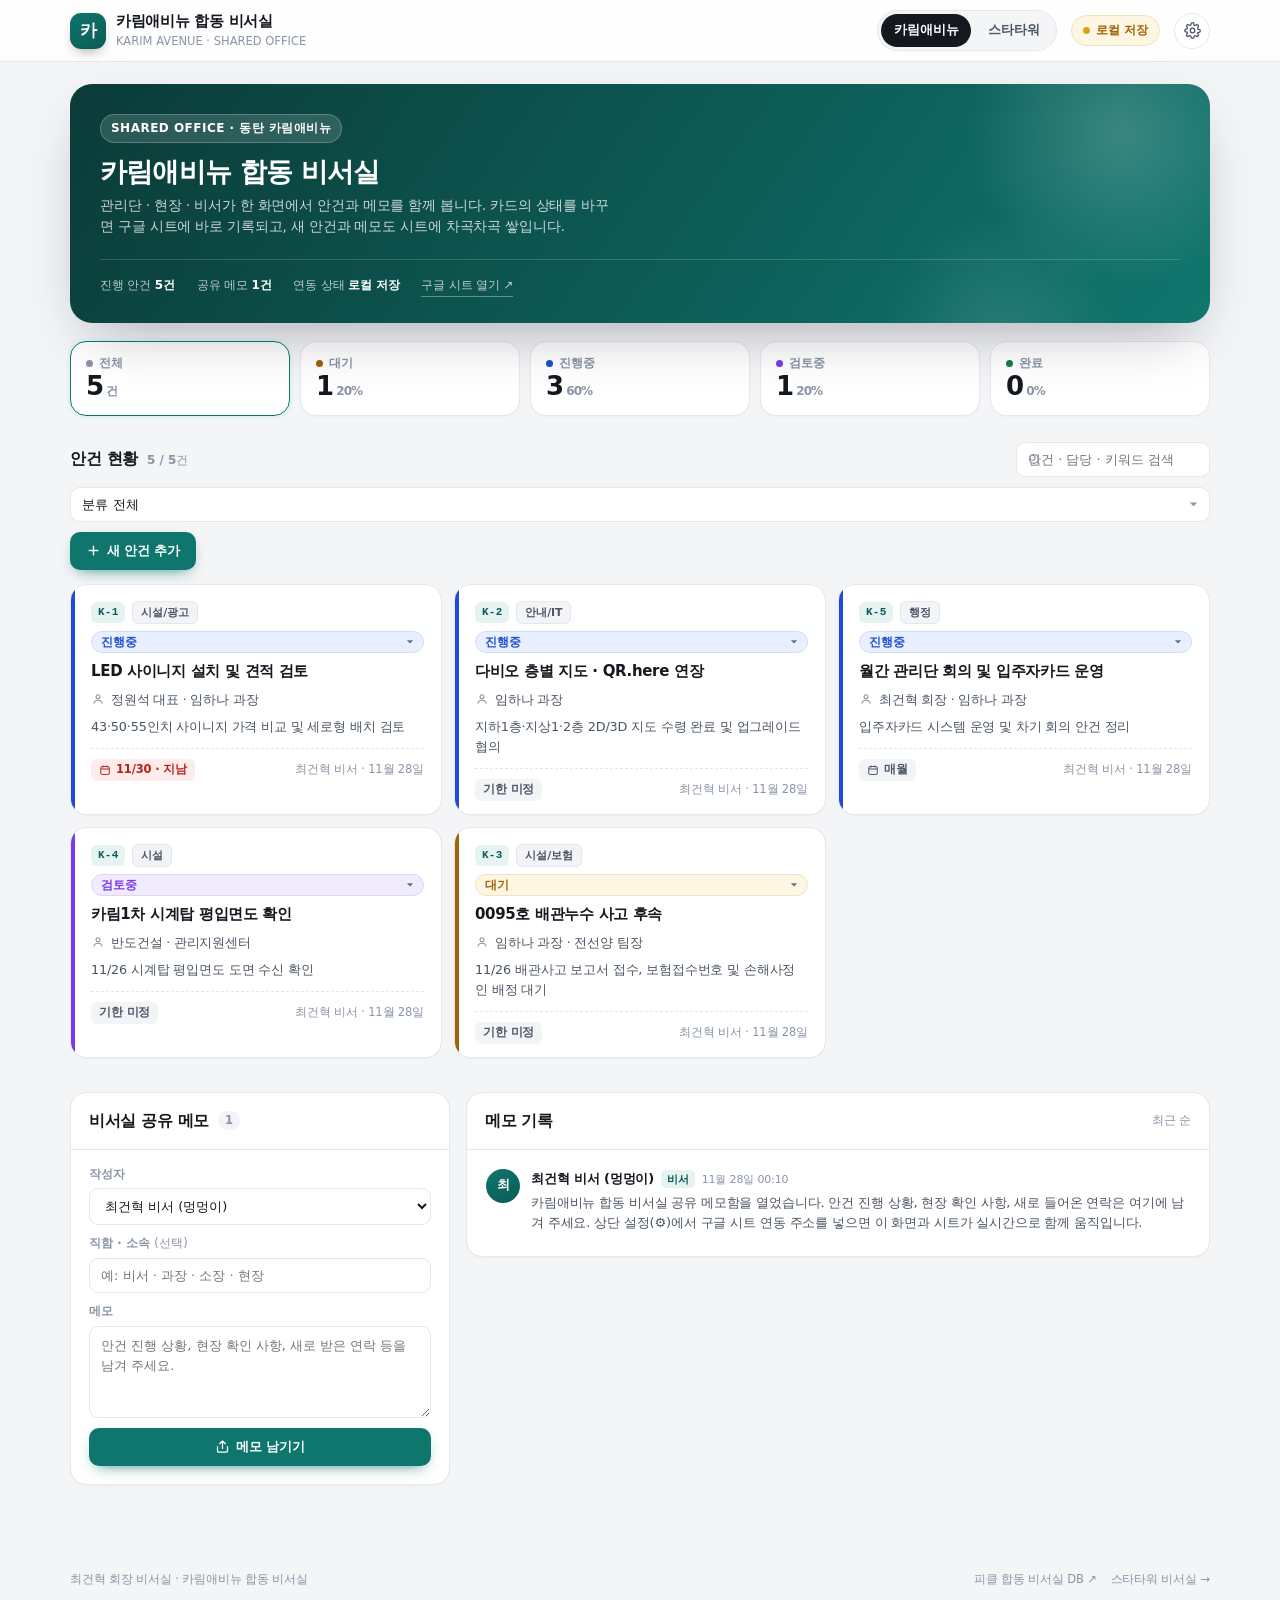
==== karim/index.html @ 942dc81e "합동 비서실 웹페이지 추가 (카림애비뉴 · 스타타워) + Apps Script 연동" ====
<!DOCTYPE html>
<html lang="ko">
<head>
<meta charset="UTF-8">
<meta name="viewport" content="width=device-width, initial-scale=1, viewport-fit=cover">
<meta name="theme-color" content="#0b3b38">
<title>카림애비뉴 합동 비서실</title>
<meta name="description" content="카림애비뉴 관리단·현장·비서가 함께 보는 안건과 공유 메모. 구글 시트와 실시간 연동.">
<link rel="stylesheet" href="../assets/office.css">
</head>
<body data-site="karim">

<header class="topbar">
  <div class="topbar-inner">
    <a class="brand" href="./">
      <span class="brand-mark">카</span>
      <span class="brand-text">
        <b>카림애비뉴 합동 비서실</b>
        <span>KARIM AVENUE · SHARED OFFICE</span>
      </span>
    </a>
    <span class="topbar-spacer"></span>
    <nav class="nav-tabs" aria-label="비서실 이동">
      <a href="./" class="on">카림애비뉴</a>
      <a href="../startower/">스타타워</a>
    </nav>
    <button class="sync-pill" id="syncPill" type="button" title="클릭하면 새로고침">
      <span class="dot"></span><span class="txt">불러오는 중…</span>
    </button>
    <button class="icon-btn" id="gearBtn" type="button" title="연동 설정" aria-label="연동 설정">
      <svg viewBox="0 0 24 24" fill="none" stroke="currentColor" stroke-width="1.8" stroke-linecap="round" stroke-linejoin="round">
        <circle cx="12" cy="12" r="3.2"/>
        <path d="M19.4 15a1.7 1.7 0 0 0 .34 1.87l.06.06a2 2 0 1 1-2.83 2.83l-.06-.06a1.7 1.7 0 0 0-1.87-.34 1.7 1.7 0 0 0-1.03 1.56V21a2 2 0 1 1-4 0v-.1A1.7 1.7 0 0 0 8.9 19.3a1.7 1.7 0 0 0-1.87.34l-.06.06a2 2 0 1 1-2.83-2.83l.06-.06A1.7 1.7 0 0 0 4.7 15a1.7 1.7 0 0 0-1.56-1.03H3a2 2 0 1 1 0-4h.1A1.7 1.7 0 0 0 4.7 9a1.7 1.7 0 0 0-.34-1.87l-.06-.06a2 2 0 1 1 2.83-2.83l.06.06A1.7 1.7 0 0 0 9 4.64a1.7 1.7 0 0 0 1.03-1.56V3a2 2 0 1 1 4 0v.1A1.7 1.7 0 0 0 15.06 4.7a1.7 1.7 0 0 0 1.87-.34l.06-.06a2 2 0 1 1 2.83 2.83l-.06.06A1.7 1.7 0 0 0 19.36 9c.02.63.4 1.2 1.03 1.56H21a2 2 0 1 1 0 4h-.1a1.7 1.7 0 0 0-1.5 1.03z"/>
      </svg>
    </button>
  </div>
</header>

<main class="page">
  <section class="hero">
    <div class="hero-top">
      <div>
        <div class="hero-kicker">SHARED OFFICE · 동탄 카림애비뉴</div>
        <h1>카림애비뉴 합동 비서실</h1>
        <p>관리단 · 현장 · 비서가 한 화면에서 안건과 메모를 함께 봅니다. 카드의 상태를 바꾸면 구글 시트에 바로 기록되고, 새 안건과 메모도 시트에 차곡차곡 쌓입니다.</p>
      </div>
    </div>
    <div class="hero-meta">
      <span>진행 안건 <b id="heroTasks">–</b></span>
      <span>공유 메모 <b id="heroMemos">–</b></span>
      <span>연동 상태 <b id="syncState">확인 중</b></span>
      <a href="https://docs.google.com/spreadsheets/d/1bWeBT0SEThBbFqP_87QkqgclWGYzk62wtM5iRYibu6k/edit" target="_blank" rel="noopener">구글 시트 열기 ↗</a>
    </div>
  </section>

  <section class="stats" aria-label="상태별 안건 수">
    <button class="stat on" data-status="전체" type="button">
      <span class="k"><i></i>전체</span><span class="v">0<small>건</small></span>
    </button>
    <button class="stat" data-status="대기" type="button">
      <span class="k"><i></i>대기</span><span class="v">0<small>0%</small></span>
    </button>
    <button class="stat" data-status="진행중" type="button">
      <span class="k"><i></i>진행중</span><span class="v">0<small>0%</small></span>
    </button>
    <button class="stat" data-status="검토중" type="button">
      <span class="k"><i></i>검토중</span><span class="v">0<small>0%</small></span>
    </button>
    <button class="stat" data-status="완료" type="button">
      <span class="k"><i></i>완료</span><span class="v">0<small>0%</small></span>
    </button>
  </section>

  <div class="toolbar">
    <div class="section-label">안건 현황 <span id="taskCount"></span></div>
    <span class="grow"></span>
    <div class="search">
      <svg viewBox="0 0 24 24" fill="none" stroke="currentColor" stroke-width="2"><circle cx="11" cy="11" r="7"/><path d="m20 20-3.6-3.6"/></svg>
      <input id="searchInput" type="text" placeholder="안건 · 담당 · 키워드 검색" autocomplete="off">
    </div>
    <select class="select-sm" id="categoryFilter" aria-label="분류 필터">
      <option value="전체">분류 전체</option>
    </select>
    <button class="btn btn-primary" id="addTaskBtn" type="button">
      <svg viewBox="0 0 24 24" fill="none" stroke="currentColor" stroke-width="2.2" stroke-linecap="round"><path d="M12 5v14M5 12h14"/></svg>
      새 안건 추가
    </button>
  </div>

  <section class="task-grid" id="taskGrid" aria-live="polite"></section>

  <section class="memo-wrap">
    <div class="panel">
      <div class="panel-head">
        <h2>비서실 공유 메모</h2>
        <span class="count" id="memoCount">0</span>
        <span class="spacer"></span>
      </div>
      <form class="memo-form" id="memoForm">
        <div class="field">
          <label for="memoWho">작성자</label>
          <select id="memoWho">
            <option value="최건혁 비서">최건혁 비서 (멍멍이)</option>
            <option value="임하나 과장(비서)">임하나 과장(비서)</option>
            <option value="정원석 대표">정원석 대표</option>
            <option value="관리지원센터">관리지원센터</option>
            <option value="__custom">직접 입력…</option>
          </select>
        </div>
        <div class="field" id="memoWhoCustomWrap" style="display:none">
          <input type="text" id="memoWhoCustom" placeholder="이름 (예: 반도건설 김과장)">
        </div>
        <div class="field">
          <label for="memoRole">직함 · 소속 <span style="font-weight:500">(선택)</span></label>
          <input type="text" id="memoRole" placeholder="예: 비서 · 과장 · 소장 · 현장">
        </div>
        <div class="field">
          <label for="memoText">메모</label>
          <textarea id="memoText" placeholder="안건 진행 상황, 현장 확인 사항, 새로 받은 연락 등을 남겨 주세요."></textarea>
        </div>
        <button class="btn btn-primary" id="memoSubmit" type="submit">
          <svg viewBox="0 0 24 24" fill="none" stroke="currentColor" stroke-width="2" stroke-linecap="round" stroke-linejoin="round"><path d="M4 12v7a2 2 0 0 0 2 2h12a2 2 0 0 0 2-2v-7"/><path d="M12 3v12M7.5 7.5 12 3l4.5 4.5"/></svg>
          메모 남기기
        </button>
      </form>
    </div>

    <div class="panel">
      <div class="panel-head">
        <h2>메모 기록</h2>
        <span class="spacer"></span>
        <span style="font-size:11.5px;color:var(--ink-3)">최근 순</span>
      </div>
      <div class="memo-list" id="memoList"></div>
    </div>
  </section>
</main>

<footer class="foot">
  <span>최건혁 회장 비서실 · 카림애비뉴 합동 비서실</span>
  <span class="spacer"></span>
  <a href="https://docs.google.com/spreadsheets/d/1bWeBT0SEThBbFqP_87QkqgclWGYzk62wtM5iRYibu6k/edit" target="_blank" rel="noopener">피클 합동 비서실 DB ↗</a>
  <a href="../startower/">스타타워 비서실 →</a>
</footer>

<!-- 새 안건 -->
<div class="modal" id="taskModal" role="dialog" aria-modal="true" aria-labelledby="taskModalTitle">
  <div class="modal-card">
    <div class="modal-head">
      <h3 id="taskModalTitle">새 안건 추가</h3>
      <span class="spacer"></span>
      <button class="icon-btn" type="button" data-close="taskModal" aria-label="닫기">
        <svg viewBox="0 0 24 24" fill="none" stroke="currentColor" stroke-width="2" stroke-linecap="round"><path d="M6 6l12 12M18 6L6 18"/></svg>
      </button>
    </div>
    <form id="taskForm">
      <div class="modal-body">
        <div class="field">
          <label for="taskTitle">안건 제목 *</label>
          <input type="text" id="taskTitle" placeholder="예: 2층 화장실 배관 보수 견적" required>
        </div>
        <div class="field-row">
          <div class="field">
            <label for="taskCategory">분류</label>
            <input type="text" id="taskCategory" placeholder="예: 시설 / 행정" list="catList">
            <datalist id="catList">
              <option value="시설"><option value="시설/보험"><option value="시설/광고">
              <option value="안내/IT"><option value="행정"><option value="소방/시설"><option value="승강기">
            </datalist>
          </div>
          <div class="field">
            <label for="taskStatus">상태</label>
            <select id="taskStatus">
              <option value="대기">대기</option>
              <option value="진행중" selected>진행중</option>
              <option value="검토중">검토중</option>
              <option value="완료">완료</option>
            </select>
          </div>
        </div>
        <div class="field-row">
          <div class="field">
            <label for="taskOwner">담당</label>
            <input type="text" id="taskOwner" placeholder="예: 임하나 과장 · 정원석 대표">
          </div>
          <div class="field">
            <label for="taskDue">기한</label>
            <input type="text" id="taskDue" placeholder="예: 2026-12-05 / 매월">
          </div>
        </div>
        <div class="field">
          <label for="taskSummary">내용 요약</label>
          <textarea id="taskSummary" placeholder="현재 상황과 다음에 할 일을 한두 줄로 적어 주세요." style="min-height:76px"></textarea>
        </div>
        <div class="field">
          <label for="taskAuthor">작성자</label>
          <input type="text" id="taskAuthor" placeholder="예: 최건혁 비서">
        </div>
      </div>
      <div class="modal-foot">
        <button class="btn btn-ghost" type="button" data-close="taskModal">취소</button>
        <button class="btn btn-primary" id="taskSubmit" type="submit">안건 추가</button>
      </div>
    </form>
  </div>
</div>

<!-- 연동 설정 -->
<div class="modal" id="settingsModal" role="dialog" aria-modal="true" aria-labelledby="settingsTitle">
  <div class="modal-card">
    <div class="modal-head">
      <h3 id="settingsTitle">구글 시트 연동</h3>
      <span class="spacer"></span>
      <button class="icon-btn" type="button" data-close="settingsModal" aria-label="닫기">
        <svg viewBox="0 0 24 24" fill="none" stroke="currentColor" stroke-width="2" stroke-linecap="round"><path d="M6 6l12 12M18 6L6 18"/></svg>
      </button>
    </div>
    <div class="modal-body">
      <p id="settingsState" style="font-size:13px;color:var(--ink-2)"></p>
      <div class="field">
        <label for="apiInput">Apps Script 웹 앱 주소</label>
        <input type="text" id="apiInput" placeholder="https://script.google.com/macros/s/.../exec" autocomplete="off" spellcheck="false">
      </div>
      <div class="modal-note">
        <b>연결 방법</b><br>
        1. <a href="https://docs.google.com/spreadsheets/d/1bWeBT0SEThBbFqP_87QkqgclWGYzk62wtM5iRYibu6k/edit" target="_blank" rel="noopener" style="text-decoration:underline">피클 합동 비서실 DB</a> → 확장 프로그램 → Apps Script<br>
        2. <code>Code.gs</code> 전체를 붙여넣고 저장 (시트 ID는 이미 들어 있습니다)<br>
        3. 배포 → 새 배포 → 유형 <b>웹 앱</b>, 실행 <b>나</b>, 액세스 <b>모든 사용자</b> → 배포<br>
        4. 나온 <code>/exec</code> 주소를 위에 붙여넣고 저장<br>
        <span style="color:var(--ink-3)">※ 카림·스타타워 두 페이지에 같은 주소를 넣으면 됩니다. 주소를 넣기 전에는 이 브라우저에만 저장됩니다.</span>
      </div>
    </div>
    <div class="modal-foot">
      <button class="btn btn-ghost" type="button" id="clearApi">연동 해제</button>
      <span class="spacer" style="flex:1"></span>
      <button class="btn btn-primary" type="button" id="saveApi">저장하고 연결</button>
    </div>
  </div>
</div>

<div class="toast-stack" id="toastStack" aria-live="polite"></div>

<script src="../assets/data.js"></script>
<script>
  window.OFFICE_CONFIG = {
    site: "karim",
    idPrefix: "K",
    defaultAuthor: "최건혁 비서",
    apiDefault: ""
  };
</script>
<script src="../assets/office.js"></script>
</body>
</html>
---- assets/office.css ----
/* ============================================================
   합동 비서실 공용 스타일  (karim / startower)
   ============================================================ */
:root {
  --bg: #f4f5f7;
  --card: #ffffff;
  --ink: #14181f;
  --ink-2: #4b5563;
  --ink-3: #8a94a6;
  --line: #e4e7ec;
  --line-strong: #d3d8e0;

  --accent: #0f766e;
  --accent-dark: #0b5b55;
  --accent-soft: #e6f4f1;
  --hero-from: #0b3b38;
  --hero-to: #0f766e;

  --wait: #a16207;
  --wait-bg: #fdf6e3;
  --doing: #1d4ed8;
  --doing-bg: #e8effd;
  --review: #7c3aed;
  --review-bg: #f1ebfe;
  --done: #157f3d;
  --done-bg: #e6f6ec;

  --radius: 16px;
  --radius-sm: 10px;
  --shadow: 0 1px 2px rgba(16, 24, 40, .04), 0 8px 24px -12px rgba(16, 24, 40, .18);
  --shadow-lg: 0 24px 60px -20px rgba(16, 24, 40, .35);
  --font: "Pretendard", -apple-system, BlinkMacSystemFont, "Apple SD Gothic Neo",
          "Malgun Gothic", "맑은 고딕", "Noto Sans KR", system-ui, sans-serif;
}

body[data-site="startower"] {
  --accent: #2f4bb0;
  --accent-dark: #24398a;
  --accent-soft: #e9edfa;
  --hero-from: #12193a;
  --hero-to: #2f4bb0;
}

* { margin: 0; padding: 0; box-sizing: border-box; }

html { -webkit-text-size-adjust: 100%; }

body {
  font-family: var(--font);
  background: var(--bg);
  color: var(--ink);
  line-height: 1.55;
  -webkit-font-smoothing: antialiased;
  letter-spacing: -0.01em;
}

a { color: inherit; text-decoration: none; }
button, input, select, textarea { font-family: inherit; font-size: inherit; color: inherit; }
button { cursor: pointer; border: 0; background: none; }

/* ---------- 상단 바 ---------- */
.topbar {
  position: sticky; top: 0; z-index: 40;
  background: rgba(255, 255, 255, .86);
  backdrop-filter: saturate(180%) blur(14px);
  -webkit-backdrop-filter: saturate(180%) blur(14px);
  border-bottom: 1px solid var(--line);
}
.topbar-inner {
  max-width: 1180px; margin: 0 auto;
  padding: 10px 20px;
  display: flex; align-items: center; gap: 14px;
}
.brand { display: flex; align-items: center; gap: 10px; min-width: 0; }
.brand-mark {
  width: 36px; height: 36px; flex: none;
  border-radius: 11px;
  background: linear-gradient(145deg, var(--hero-to), var(--accent-dark));
  color: #fff; font-weight: 800; font-size: 17px;
  display: grid; place-items: center;
  box-shadow: 0 6px 14px -6px rgba(0, 0, 0, .45);
}
.brand-text { min-width: 0; }
.brand-text b {
  display: block; font-size: 15px; font-weight: 750; letter-spacing: -0.02em;
  white-space: nowrap; overflow: hidden; text-overflow: ellipsis;
}
.brand-text span { display: block; font-size: 11.5px; color: var(--ink-3); letter-spacing: 0; }

.topbar-spacer { flex: 1; }

.nav-tabs {
  display: flex; gap: 4px; padding: 3px;
  background: var(--bg); border: 1px solid var(--line); border-radius: 999px;
}
.nav-tabs a {
  padding: 6px 13px; border-radius: 999px;
  font-size: 13px; font-weight: 600; color: var(--ink-2);
  white-space: nowrap; transition: .15s;
}
.nav-tabs a:hover { background: #fff; color: var(--ink); }
.nav-tabs a.on { background: var(--ink); color: #fff; }

.sync-pill {
  display: inline-flex; align-items: center; gap: 6px;
  padding: 6px 11px; border-radius: 999px;
  font-size: 12px; font-weight: 600; color: var(--ink-2);
  background: var(--bg); border: 1px solid var(--line);
  white-space: nowrap;
}
.sync-pill .dot { width: 7px; height: 7px; border-radius: 50%; background: var(--ink-3); }
.sync-pill.live { color: var(--done); border-color: #c7e8d4; background: var(--done-bg); }
.sync-pill.live .dot { background: #21a35a; box-shadow: 0 0 0 3px rgba(33, 163, 90, .18); }
.sync-pill.local { color: var(--wait); border-color: #f0e2bb; background: var(--wait-bg); }
.sync-pill.local .dot { background: #d9a316; }
.sync-pill.err { color: #b42318; border-color: #f5cdc6; background: #fdeceb; }
.sync-pill.err .dot { background: #e0453a; }

.icon-btn {
  width: 36px; height: 36px; flex: none;
  display: grid; place-items: center;
  border-radius: 50%; color: var(--ink-2);
  border: 1px solid var(--line); background: #fff;
  transition: .15s;
}
.icon-btn:hover { color: var(--ink); border-color: var(--line-strong); transform: rotate(18deg); }
.icon-btn svg { width: 17px; height: 17px; }

/* ---------- 본문 ---------- */
.page { max-width: 1180px; margin: 0 auto; padding: 22px 20px 80px; }

.hero {
  position: relative; overflow: hidden;
  border-radius: 22px;
  background: linear-gradient(125deg, var(--hero-from) 0%, var(--hero-to) 100%);
  color: #fff;
  padding: 30px 30px 26px;
  box-shadow: var(--shadow-lg);
}
.hero::after {
  content: ""; position: absolute; right: -70px; top: -110px;
  width: 320px; height: 320px; border-radius: 50%;
  background: radial-gradient(circle, rgba(255, 255, 255, .18), transparent 68%);
}
.hero::before {
  content: ""; position: absolute; right: 90px; bottom: -130px;
  width: 240px; height: 240px; border-radius: 50%;
  background: radial-gradient(circle, rgba(255, 255, 255, .10), transparent 70%);
}
.hero-top { display: flex; align-items: flex-start; gap: 18px; flex-wrap: wrap; position: relative; z-index: 1; }
.hero-kicker {
  display: inline-flex; align-items: center; gap: 7px;
  font-size: 12px; font-weight: 650; letter-spacing: .04em;
  padding: 4px 10px; border-radius: 999px;
  background: rgba(255, 255, 255, .14); border: 1px solid rgba(255, 255, 255, .22);
  margin-bottom: 12px;
}
.hero h1 { font-size: 27px; font-weight: 800; letter-spacing: -0.03em; line-height: 1.25; }
.hero p { margin-top: 7px; font-size: 13.5px; color: rgba(255, 255, 255, .78); max-width: 60ch; }
.hero-meta {
  position: relative; z-index: 1;
  margin-top: 22px; padding-top: 16px;
  border-top: 1px solid rgba(255, 255, 255, .16);
  display: flex; gap: 22px; flex-wrap: wrap;
  font-size: 12px; color: rgba(255, 255, 255, .72);
}
.hero-meta b { color: #fff; font-weight: 650; }
.hero-meta a { border-bottom: 1px solid rgba(255, 255, 255, .35); padding-bottom: 1px; }
.hero-meta a:hover { border-color: #fff; }

/* ---------- 요약 카운터 ---------- */
.stats {
  display: grid; grid-template-columns: repeat(5, minmax(0, 1fr));
  gap: 10px; margin: 18px 0 0;
}
.stat {
  text-align: left; background: var(--card);
  border: 1px solid var(--line); border-radius: var(--radius);
  padding: 13px 15px;
  transition: .16s;
  box-shadow: 0 1px 2px rgba(16, 24, 40, .03);
}
.stat:hover { border-color: var(--line-strong); transform: translateY(-1px); }
.stat .k { display: flex; align-items: center; gap: 6px; font-size: 12px; font-weight: 650; color: var(--ink-3); }
.stat .k i { width: 7px; height: 7px; border-radius: 50%; background: var(--ink-3); display: inline-block; }
.stat .v { font-size: 26px; font-weight: 800; letter-spacing: -0.035em; margin-top: 2px; line-height: 1.15; }
.stat .v small { font-size: 12px; font-weight: 600; color: var(--ink-3); margin-left: 3px; }
.stat[data-status="대기"] .k i { background: var(--wait); }
.stat[data-status="진행중"] .k i { background: var(--doing); }
.stat[data-status="검토중"] .k i { background: var(--review); }
.stat[data-status="완료"] .k i { background: var(--done); }
.stat.on {
  border-color: var(--accent);
  box-shadow: 0 0 0 3px var(--accent-soft), 0 1px 2px rgba(16, 24, 40, .04);
  background: #fff;
}

/* ---------- 툴바 ---------- */
.toolbar {
  display: flex; align-items: center; gap: 10px; flex-wrap: wrap;
  margin: 26px 0 14px;
}
.section-label {
  display: flex; align-items: baseline; gap: 9px;
  font-size: 16px; font-weight: 750; letter-spacing: -0.02em;
}
.section-label span { font-size: 12px; font-weight: 550; color: var(--ink-3); letter-spacing: 0; }
.toolbar .grow { flex: 1; }

.search {
  position: relative; display: flex; align-items: center;
}
.search svg { position: absolute; left: 11px; width: 15px; height: 15px; color: var(--ink-3); }
.search input {
  width: 210px; max-width: 100%;
  padding: 9px 12px 9px 32px;
  border: 1px solid var(--line); border-radius: 10px; background: #fff;
  font-size: 13px; outline: none; transition: .15s;
}
.search input:focus { border-color: var(--accent); box-shadow: 0 0 0 3px var(--accent-soft); }

.select-sm {
  padding: 9px 30px 9px 11px;
  border: 1px solid var(--line); border-radius: 10px; background: #fff;
  font-size: 13px; font-weight: 550; outline: none; cursor: pointer;
  appearance: none;
  background-image: url("data:image/svg+xml;utf8,<svg xmlns='http://www.w3.org/2000/svg' viewBox='0 0 20 20' fill='%238a94a6'><path d='M5.5 7.5 10 12l4.5-4.5z'/></svg>");
  background-repeat: no-repeat; background-position: right 7px center; background-size: 17px;
}
.select-sm:focus { border-color: var(--accent); box-shadow: 0 0 0 3px var(--accent-soft); }

.btn {
  display: inline-flex; align-items: center; gap: 6px;
  padding: 9px 15px; border-radius: 10px;
  font-size: 13px; font-weight: 650; letter-spacing: -0.01em;
  border: 1px solid transparent; transition: .15s; white-space: nowrap;
}
.btn svg { width: 15px; height: 15px; }
.btn-primary { background: var(--accent); color: #fff; box-shadow: 0 6px 16px -8px var(--accent); }
.btn-primary:hover { background: var(--accent-dark); }
.btn-ghost { background: #fff; border-color: var(--line); color: var(--ink-2); }
.btn-ghost:hover { border-color: var(--line-strong); color: var(--ink); }
.btn:disabled { opacity: .55; cursor: default; }

/* ---------- 안건 카드 ---------- */
.task-grid {
  display: grid; gap: 12px;
  grid-template-columns: repeat(auto-fill, minmax(330px, 1fr));
}
.task-card {
  position: relative; background: var(--card);
  border: 1px solid var(--line); border-radius: var(--radius);
  padding: 16px 17px 13px 20px;
  box-shadow: 0 1px 2px rgba(16, 24, 40, .03);
  transition: .18s;
  display: flex; flex-direction: column; gap: 8px;
  overflow: hidden;
}
.task-card::before {
  content: ""; position: absolute; left: 0; top: 0; bottom: 0; width: 4px;
  background: var(--ink-3); transition: .18s;
}
.task-card[data-status="대기"]::before { background: var(--wait); }
.task-card[data-status="진행중"]::before { background: var(--doing); }
.task-card[data-status="검토중"]::before { background: var(--review); }
.task-card[data-status="완료"]::before { background: var(--done); }
.task-card:hover { transform: translateY(-2px); box-shadow: var(--shadow); border-color: var(--line-strong); }
.task-card.is-done { background: #fbfcfc; }
.task-card.is-done .task-title { color: var(--ink-2); }

.task-head { display: flex; align-items: center; gap: 7px; flex-wrap: wrap; }
.tid {
  font-family: ui-monospace, SFMono-Regular, "SF Mono", Menlo, monospace;
  font-size: 11px; font-weight: 700; letter-spacing: .02em;
  padding: 2px 7px; border-radius: 6px;
  background: var(--accent-soft); color: var(--accent-dark);
}
.tag {
  font-size: 11px; font-weight: 650; color: var(--ink-2);
  padding: 2px 8px; border-radius: 6px;
  background: #f2f4f7; border: 1px solid var(--line);
}
.task-head .spacer { flex: 1; }

.status-select {
  appearance: none; cursor: pointer;
  font-size: 11.5px; font-weight: 700; letter-spacing: -0.01em;
  padding: 3px 22px 3px 9px; border-radius: 999px;
  border: 1px solid transparent; outline: none;
  background-repeat: no-repeat; background-position: right 6px center; background-size: 14px;
  background-image: url("data:image/svg+xml;utf8,<svg xmlns='http://www.w3.org/2000/svg' viewBox='0 0 20 20' fill='%23607080'><path d='M5.5 7.5 10 12l4.5-4.5z'/></svg>");
  transition: .15s;
}
.status-select:hover { filter: brightness(.97); }
.status-select:focus { box-shadow: 0 0 0 3px rgba(16, 24, 40, .07); }
.status-select[data-v="대기"] { background-color: var(--wait-bg); color: var(--wait); border-color: #f0e2bb; }
.status-select[data-v="진행중"] { background-color: var(--doing-bg); color: var(--doing); border-color: #cfdcfb; }
.status-select[data-v="검토중"] { background-color: var(--review-bg); color: var(--review); border-color: #e0d3fb; }
.status-select[data-v="완료"] { background-color: var(--done-bg); color: var(--done); border-color: #c7e8d4; }

.task-title { font-size: 15px; font-weight: 700; letter-spacing: -0.022em; line-height: 1.4; }
.task-owner {
  display: flex; align-items: flex-start; gap: 6px;
  font-size: 12.5px; color: var(--ink-2);
}
.task-owner svg { width: 14px; height: 14px; flex: none; margin-top: 2px; color: var(--ink-3); }
.task-summary { font-size: 12.8px; color: var(--ink-2); line-height: 1.55; }
.task-foot {
  display: flex; align-items: center; gap: 8px; flex-wrap: wrap;
  margin-top: 3px; padding-top: 10px; border-top: 1px dashed var(--line);
  font-size: 11.5px; color: var(--ink-3);
}
.due {
  display: inline-flex; align-items: center; gap: 5px;
  font-weight: 650; color: var(--ink-2);
  padding: 2px 8px; border-radius: 6px; background: #f2f4f7;
}
.due svg { width: 12px; height: 12px; }
.due.soon { background: var(--wait-bg); color: var(--wait); }
.due.past { background: #fdeceb; color: #b42318; }
.task-foot .spacer { flex: 1; }

/* ---------- 메모 ---------- */
.memo-wrap {
  margin-top: 34px;
  display: grid; grid-template-columns: 380px minmax(0, 1fr); gap: 16px;
  align-items: start;
}
.panel {
  background: var(--card); border: 1px solid var(--line);
  border-radius: var(--radius); box-shadow: 0 1px 2px rgba(16, 24, 40, .03);
}
.panel-head {
  display: flex; align-items: center; gap: 9px;
  padding: 16px 18px; border-bottom: 1px solid var(--line);
}
.panel-head h2 { font-size: 15.5px; font-weight: 750; letter-spacing: -0.02em; }
.panel-head .count {
  font-size: 11.5px; font-weight: 700; color: var(--ink-3);
  background: #f2f4f7; padding: 1px 7px; border-radius: 999px;
}
.panel-head .spacer { flex: 1; }

.memo-form { padding: 16px 18px 18px; display: grid; gap: 10px; }
.field { display: grid; gap: 5px; }
.field label { font-size: 11.5px; font-weight: 650; color: var(--ink-3); letter-spacing: .01em; }
.field-row { display: grid; grid-template-columns: 1fr 1fr; gap: 9px; }
input[type="text"], textarea, select {
  width: 100%;
  padding: 9px 11px;
  border: 1px solid var(--line); border-radius: 9px;
  background: #fff; font-size: 13px; outline: none;
  transition: .15s;
}
input[type="text"]:focus, textarea:focus, select:focus {
  border-color: var(--accent); box-shadow: 0 0 0 3px var(--accent-soft);
}
textarea { resize: vertical; min-height: 92px; line-height: 1.55; }
.memo-form .btn { justify-content: center; }

.quick-names { display: flex; gap: 5px; flex-wrap: wrap; }
.chip {
  font-size: 11.5px; font-weight: 600; color: var(--ink-2);
  padding: 4px 9px; border-radius: 999px;
  background: #f2f4f7; border: 1px solid var(--line);
  transition: .15s;
}
.chip:hover { background: var(--accent-soft); border-color: #bfe0d8; color: var(--accent-dark); }

.memo-list { padding: 6px 8px 10px; max-height: 640px; overflow-y: auto; }
.memo {
  display: flex; gap: 11px; padding: 13px 11px;
  border-bottom: 1px solid var(--line);
}
.memo:last-child { border-bottom: 0; }
.avatar {
  width: 34px; height: 34px; flex: none; border-radius: 50%;
  display: grid; place-items: center;
  font-size: 13px; font-weight: 750; color: #fff;
  background: linear-gradient(145deg, var(--hero-to), var(--accent-dark));
}
.memo-body { min-width: 0; flex: 1; }
.memo-top { display: flex; align-items: baseline; gap: 7px; flex-wrap: wrap; }
.memo-author { font-size: 13px; font-weight: 700; }
.memo-role {
  font-size: 10.5px; font-weight: 650; color: var(--accent-dark);
  background: var(--accent-soft); padding: 1px 6px; border-radius: 5px;
}
.memo-time { font-size: 11px; color: var(--ink-3); }
.memo-text { font-size: 13px; color: var(--ink-2); margin-top: 4px; white-space: pre-wrap; word-break: break-word; }

.empty {
  grid-column: 1 / -1; text-align: center; padding: 46px 20px;
  color: var(--ink-3); font-size: 13.5px;
  background: #fff; border: 1px dashed var(--line-strong); border-radius: var(--radius);
}
.empty b { display: block; color: var(--ink-2); font-size: 14px; margin-bottom: 4px; }

/* ---------- 모달 ---------- */
.modal {
  position: fixed; inset: 0; z-index: 90;
  display: none; align-items: center; justify-content: center;
  padding: 20px;
  background: rgba(16, 20, 28, .48);
  backdrop-filter: blur(3px);
}
.modal.open { display: flex; }
.modal-card {
  width: 100%; max-width: 520px; max-height: 90vh; overflow-y: auto;
  background: #fff; border-radius: 20px;
  box-shadow: var(--shadow-lg);
  animation: pop .2s ease-out;
}
@keyframes pop { from { transform: translateY(10px) scale(.985); opacity: 0; } to { transform: none; opacity: 1; } }
.modal-head {
  display: flex; align-items: center; gap: 10px;
  padding: 20px 22px 0;
}
.modal-head h3 { font-size: 17px; font-weight: 750; letter-spacing: -0.02em; }
.modal-head .spacer { flex: 1; }
.modal-head .icon-btn { border: 0; background: var(--bg); width: 32px; height: 32px; }
.modal-head .icon-btn:hover { transform: none; }
.modal-body { padding: 18px 22px 6px; display: grid; gap: 12px; }
.modal-foot {
  display: flex; gap: 8px; justify-content: flex-end;
  padding: 8px 22px 20px;
}
.modal-note {
  font-size: 12px; color: var(--ink-3); line-height: 1.6;
  background: #f7f8fa; border: 1px solid var(--line); border-radius: 10px;
  padding: 10px 12px;
}
.modal-note code {
  font-family: ui-monospace, SFMono-Regular, Menlo, monospace;
  font-size: 11.5px; background: #eef0f4; padding: 1px 4px; border-radius: 4px;
}

/* ---------- 토스트 ---------- */
.toast-stack {
  position: fixed; left: 50%; bottom: 26px; transform: translateX(-50%);
  z-index: 100; display: grid; gap: 8px; width: max-content; max-width: calc(100% - 32px);
}
.toast {
  display: flex; align-items: center; gap: 8px;
  padding: 11px 16px; border-radius: 12px;
  background: #1b2129; color: #fff; font-size: 13px; font-weight: 550;
  box-shadow: 0 14px 40px -12px rgba(0, 0, 0, .5);
  animation: toast-in .22s ease-out;
}
.toast.err { background: #8d2019; }
.toast.ok { background: #0e5138; }
@keyframes toast-in { from { opacity: 0; transform: translateY(8px); } to { opacity: 1; transform: none; } }

/* ---------- 푸터 ---------- */
.foot {
  max-width: 1180px; margin: 0 auto; padding: 6px 20px 40px;
  font-size: 11.5px; color: var(--ink-3);
  display: flex; gap: 14px; flex-wrap: wrap; align-items: center;
}
.foot .spacer { flex: 1; }
.foot a:hover { color: var(--ink-2); text-decoration: underline; }

/* ---------- 반응형 ---------- */
@media (max-width: 900px) {
  .memo-wrap { grid-template-columns: 1fr; }
  .memo-list { max-height: none; }
}
@media (max-width: 760px) {
  .topbar-inner { padding: 9px 14px; gap: 10px; }
  .brand-text span { display: none; }
  .nav-tabs { order: 3; width: 100%; margin-top: 2px; }
  .nav-tabs a { flex: 1; text-align: center; }
  .topbar-inner { flex-wrap: wrap; }
  .sync-pill span.txt { display: none; }
  .sync-pill { padding: 6px 8px; }
  .page { padding: 14px 14px 70px; }
  .hero { padding: 24px 20px 20px; border-radius: 18px; }
  .hero h1 { font-size: 22px; }
  .hero-meta { gap: 12px 18px; }
  .stats { grid-template-columns: repeat(3, minmax(0, 1fr)); gap: 8px; }
  .stat { padding: 10px 12px; border-radius: 13px; }
  .stat .v { font-size: 21px; }
  .task-grid { grid-template-columns: 1fr; }
  .search input { width: 100%; }
  .toolbar .search { flex: 1 1 100%; order: 5; }
  .modal-card { border-radius: 18px; }
}
@media (max-width: 420px) {
  .stats { grid-template-columns: repeat(2, minmax(0, 1fr)); }
}

@media (prefers-reduced-motion: reduce) {
  * { animation: none !important; transition: none !important; }
}
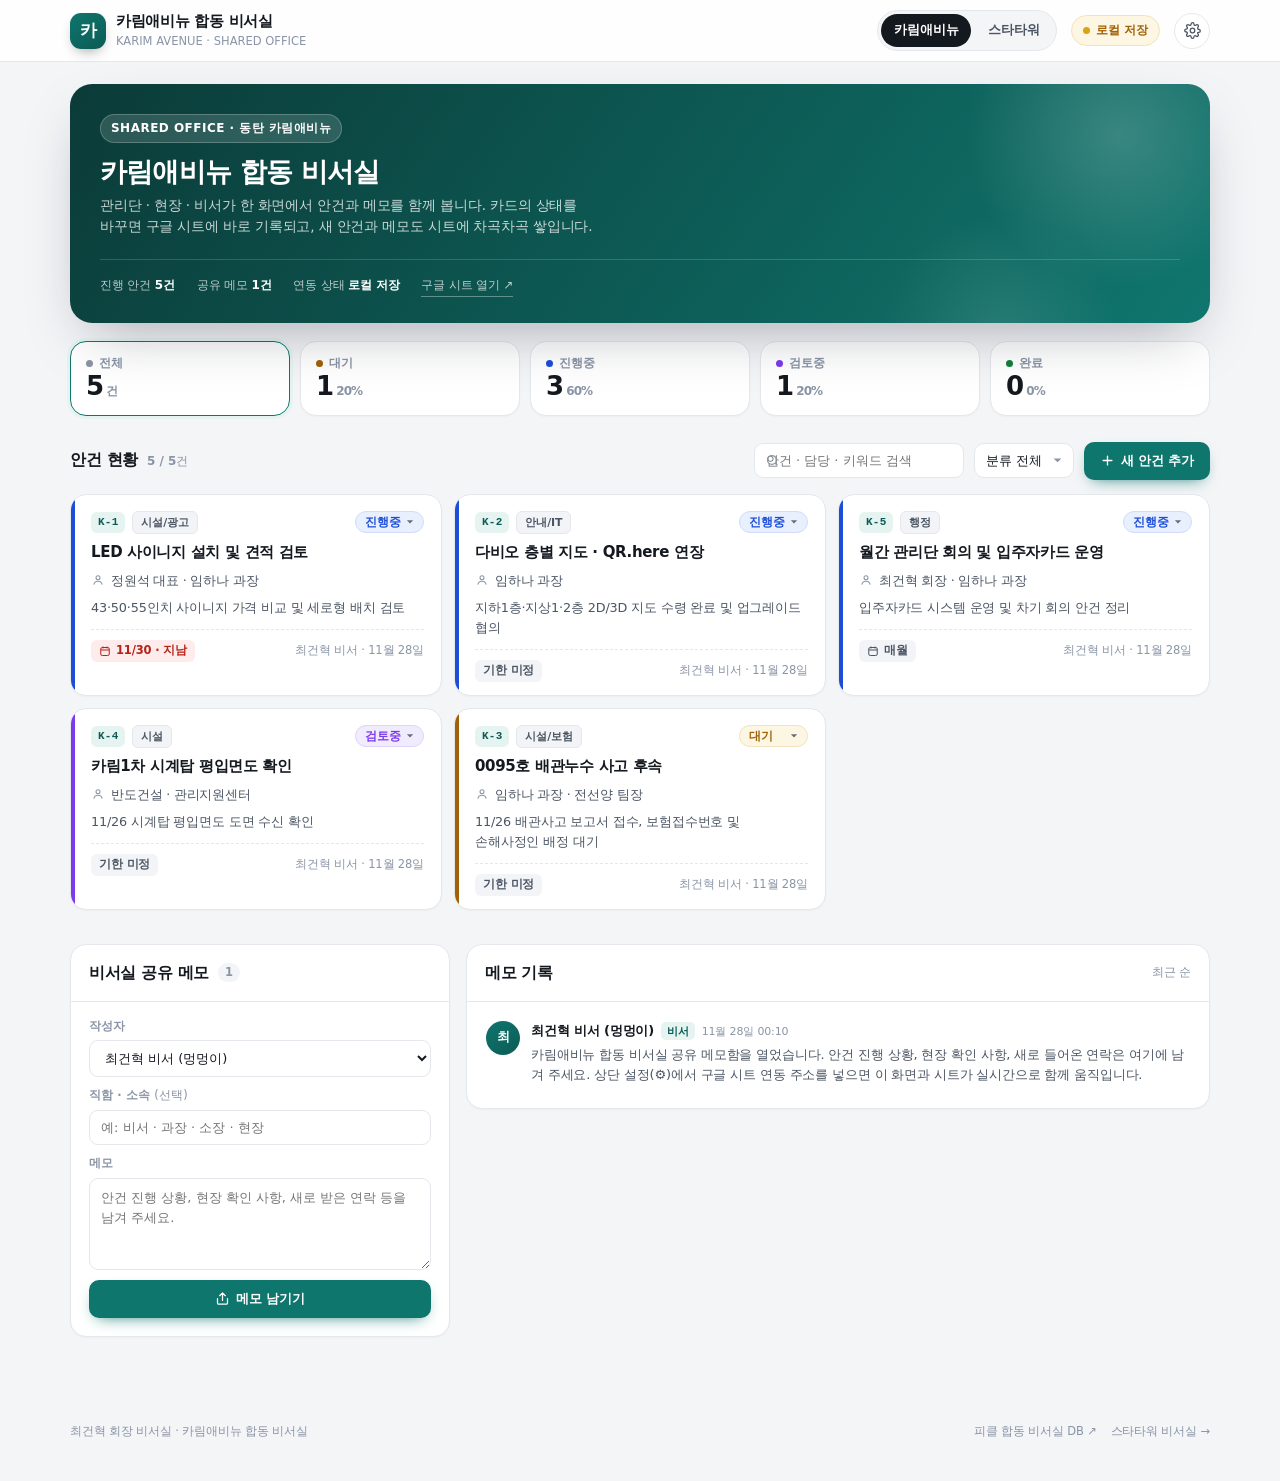
==== commit e023eb80: "정적 자산 캐시 무효화용 버전 쿼리 추가" ====
--- a/karim/index.html
+++ b/karim/index.html
@@ -6,7 +6,7 @@
 <meta name="theme-color" content="#0b3b38">
 <title>카림애비뉴 합동 비서실</title>
 <meta name="description" content="카림애비뉴 관리단·현장·비서가 함께 보는 안건과 공유 메모. 구글 시트와 실시간 연동.">
-<link rel="stylesheet" href="../assets/office.css">
+<link rel="stylesheet" href="../assets/office.css?v=2">
 </head>
 <body data-site="karim">
 
@@ -240,7 +240,7 @@
 
 <div class="toast-stack" id="toastStack" aria-live="polite"></div>
 
-<script src="../assets/data.js"></script>
+<script src="../assets/data.js?v=2"></script>
 <script>
   window.OFFICE_CONFIG = {
     site: "karim",
@@ -249,6 +249,6 @@
     apiDefault: ""
   };
 </script>
-<script src="../assets/office.js"></script>
+<script src="../assets/office.js?v=2"></script>
 </body>
 </html>
--- a/assets/office.css
+++ b/assets/office.css
@@ -52,6 +52,8 @@
   line-height: 1.55;
   -webkit-font-smoothing: antialiased;
   letter-spacing: -0.01em;
+  word-break: keep-all;
+  overflow-wrap: break-word;
 }
 
 a { color: inherit; text-decoration: none; }
@@ -212,7 +214,7 @@
 }
 .search svg { position: absolute; left: 11px; width: 15px; height: 15px; color: var(--ink-3); }
 .search input {
-  width: 210px; max-width: 100%;
+  width: 210px; max-width: 100%; flex: none;
   padding: 9px 12px 9px 32px;
   border: 1px solid var(--line); border-radius: 10px; background: #fff;
   font-size: 13px; outline: none; transition: .15s;
@@ -220,6 +222,7 @@
 .search input:focus { border-color: var(--accent); box-shadow: 0 0 0 3px var(--accent-soft); }
 
 .select-sm {
+  width: auto; flex: none;
   padding: 9px 30px 9px 11px;
   border: 1px solid var(--line); border-radius: 10px; background: #fff;
   font-size: 13px; font-weight: 550; outline: none; cursor: pointer;
@@ -346,12 +349,12 @@
 .field label { font-size: 11.5px; font-weight: 650; color: var(--ink-3); letter-spacing: .01em; }
 .field-row { display: grid; grid-template-columns: 1fr 1fr; gap: 9px; }
 input[type="text"], textarea, select {
-  width: 100%;
   padding: 9px 11px;
   border: 1px solid var(--line); border-radius: 9px;
   background: #fff; font-size: 13px; outline: none;
   transition: .15s;
 }
+.field input[type="text"], .field select, .field textarea, .memo-form textarea { width: 100%; }
 input[type="text"]:focus, textarea:focus, select:focus {
   border-color: var(--accent); box-shadow: 0 0 0 3px var(--accent-soft);
 }
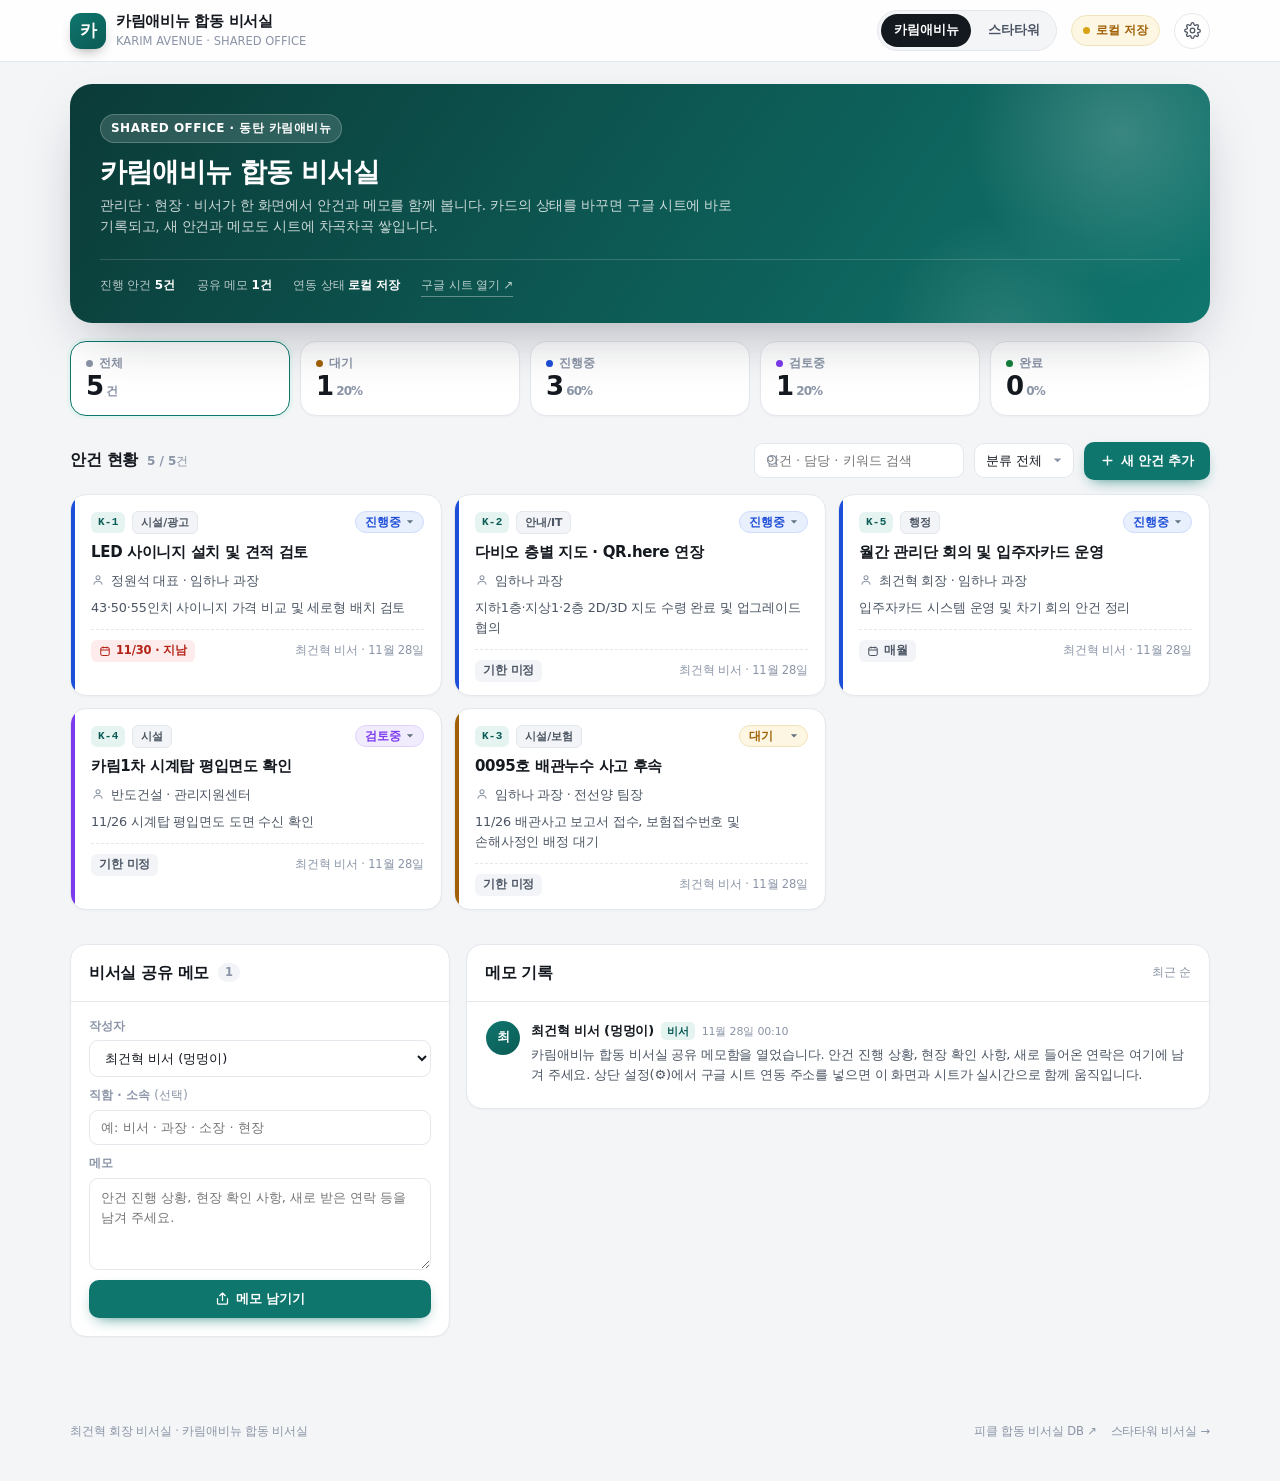
==== commit 616834ab: "모바일 입력 확대 방지·본문 폭 조정, 메모 일시 표기 보정" ====
--- a/karim/index.html
+++ b/karim/index.html
@@ -6,7 +6,7 @@
 <meta name="theme-color" content="#0b3b38">
 <title>카림애비뉴 합동 비서실</title>
 <meta name="description" content="카림애비뉴 관리단·현장·비서가 함께 보는 안건과 공유 메모. 구글 시트와 실시간 연동.">
-<link rel="stylesheet" href="../assets/office.css?v=2">
+<link rel="stylesheet" href="../assets/office.css?v=3">
 </head>
 <body data-site="karim">
 
@@ -240,7 +240,7 @@
 
 <div class="toast-stack" id="toastStack" aria-live="polite"></div>
 
-<script src="../assets/data.js?v=2"></script>
+<script src="../assets/data.js?v=3"></script>
 <script>
   window.OFFICE_CONFIG = {
     site: "karim",
@@ -249,6 +249,6 @@
     apiDefault: ""
   };
 </script>
-<script src="../assets/office.js?v=2"></script>
+<script src="../assets/office.js?v=3"></script>
 </body>
 </html>
--- a/assets/office.css
+++ b/assets/office.css
@@ -158,7 +158,7 @@
   margin-bottom: 12px;
 }
 .hero h1 { font-size: 27px; font-weight: 800; letter-spacing: -0.03em; line-height: 1.25; }
-.hero p { margin-top: 7px; font-size: 13.5px; color: rgba(255, 255, 255, .78); max-width: 60ch; }
+.hero p { margin-top: 7px; font-size: 13.5px; color: rgba(255, 255, 255, .78); max-width: 660px; }
 .hero-meta {
   position: relative; z-index: 1;
   margin-top: 22px; padding-top: 16px;
@@ -487,6 +487,10 @@
   .search input { width: 100%; }
   .toolbar .search { flex: 1 1 100%; order: 5; }
   .modal-card { border-radius: 18px; }
+  /* iOS Safari 자동 확대 방지 */
+  input[type="text"], textarea, select { font-size: 16px; }
+  .search input, .select-sm, .status-select { font-size: 14px; }
+  .search input { font-size: 16px; }
 }
 @media (max-width: 420px) {
   .stats { grid-template-columns: repeat(2, minmax(0, 1fr)); }
